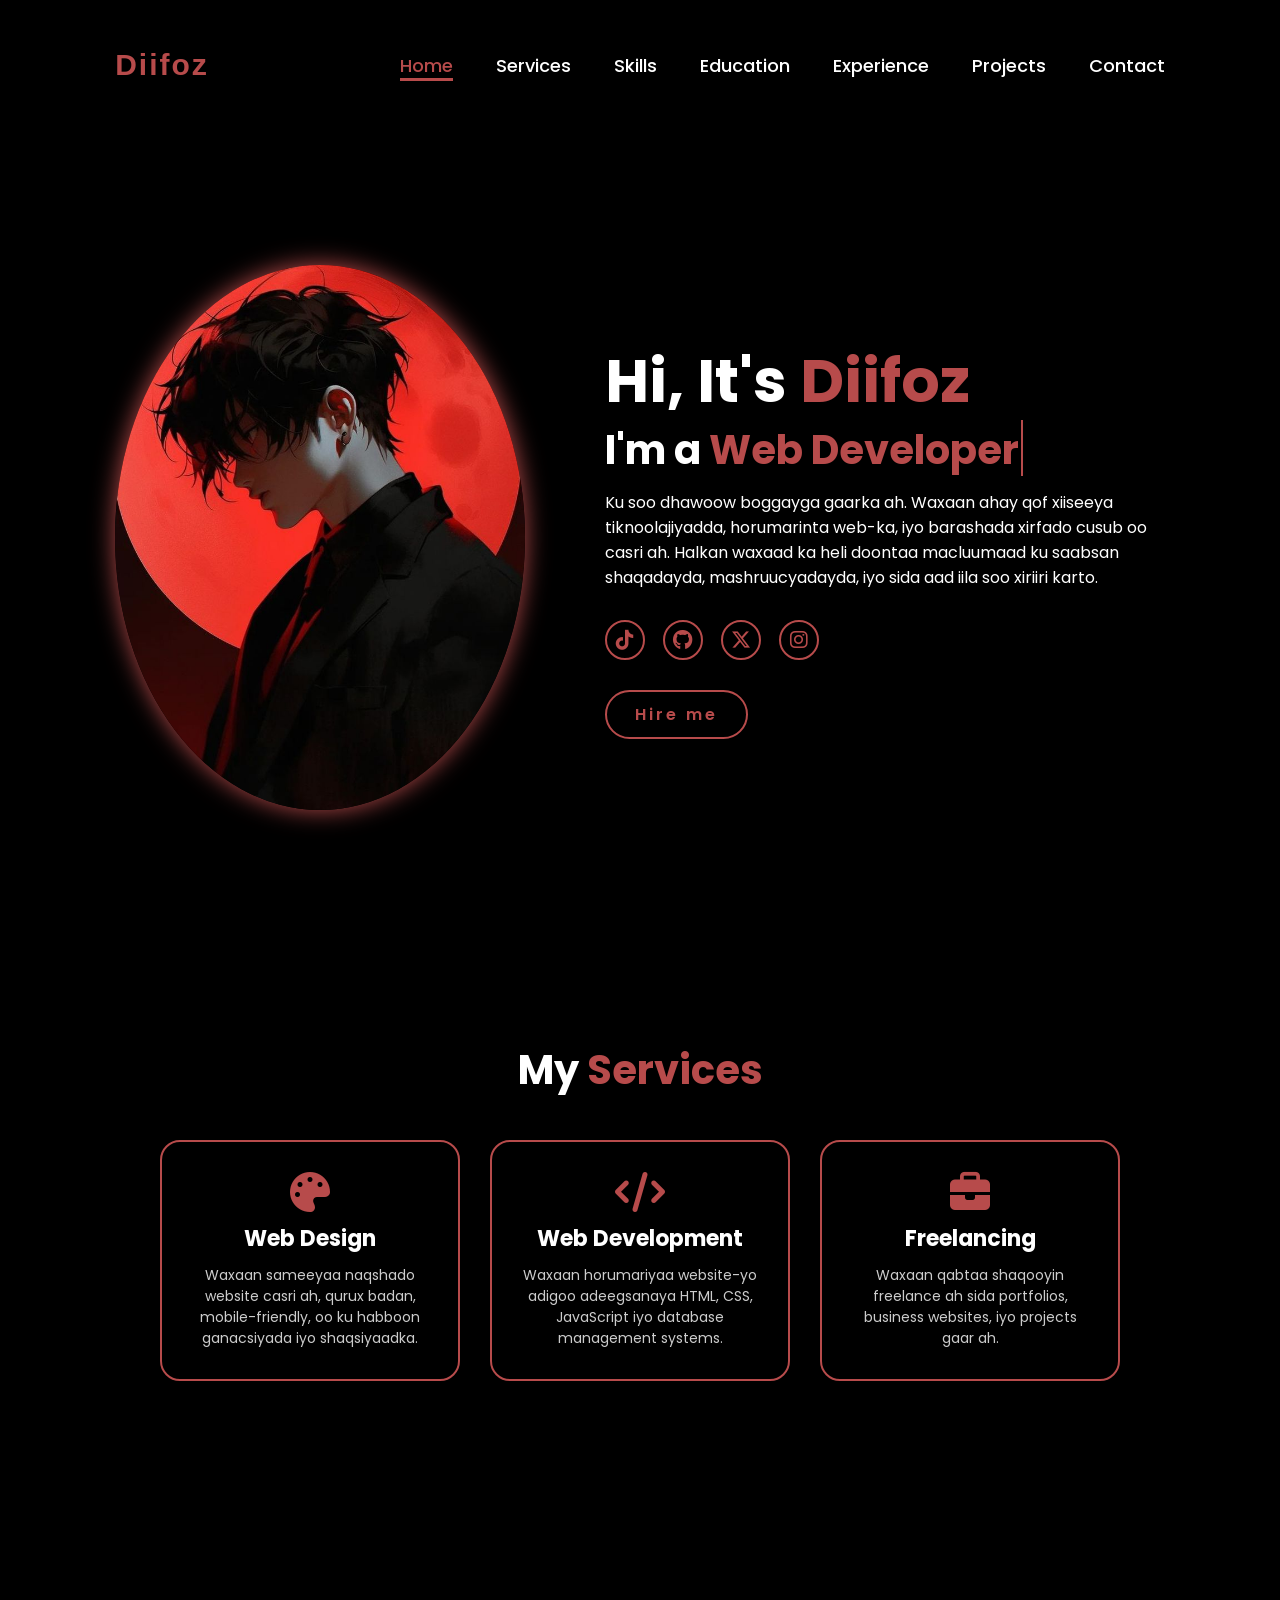
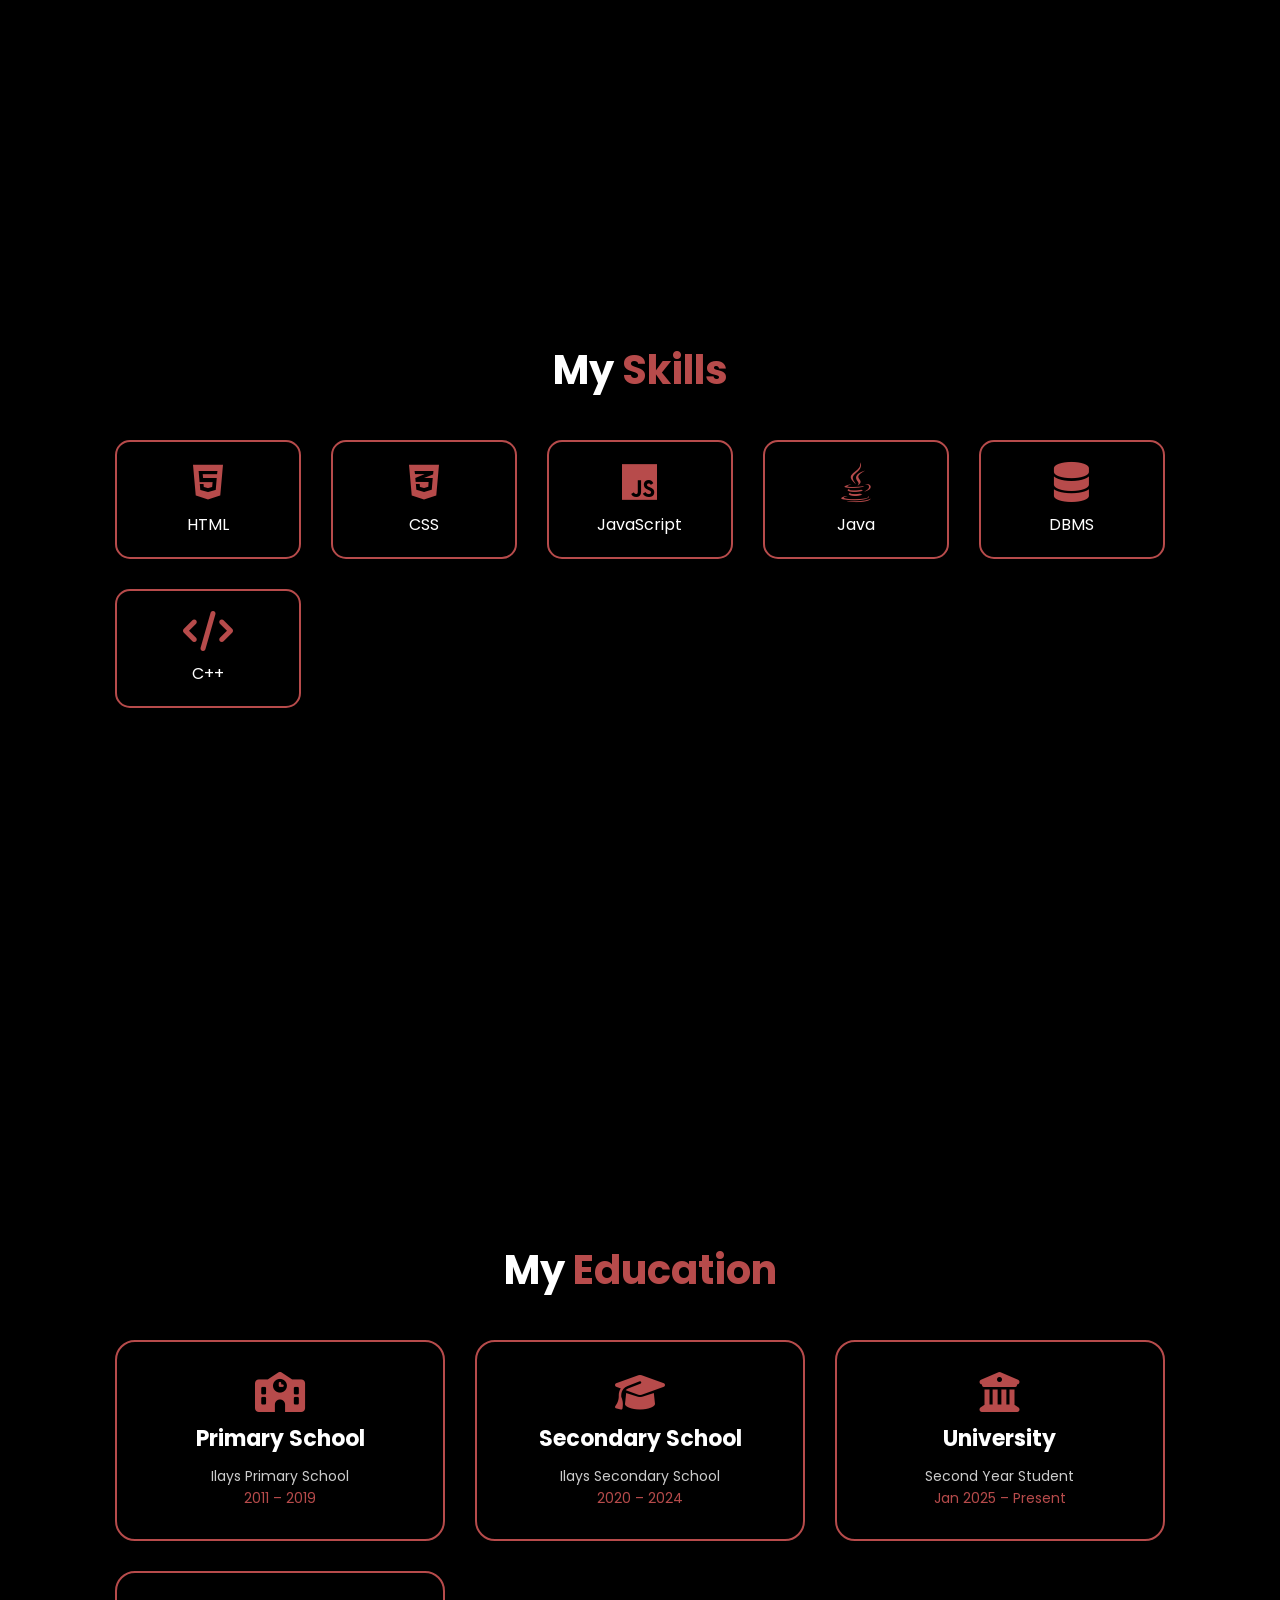
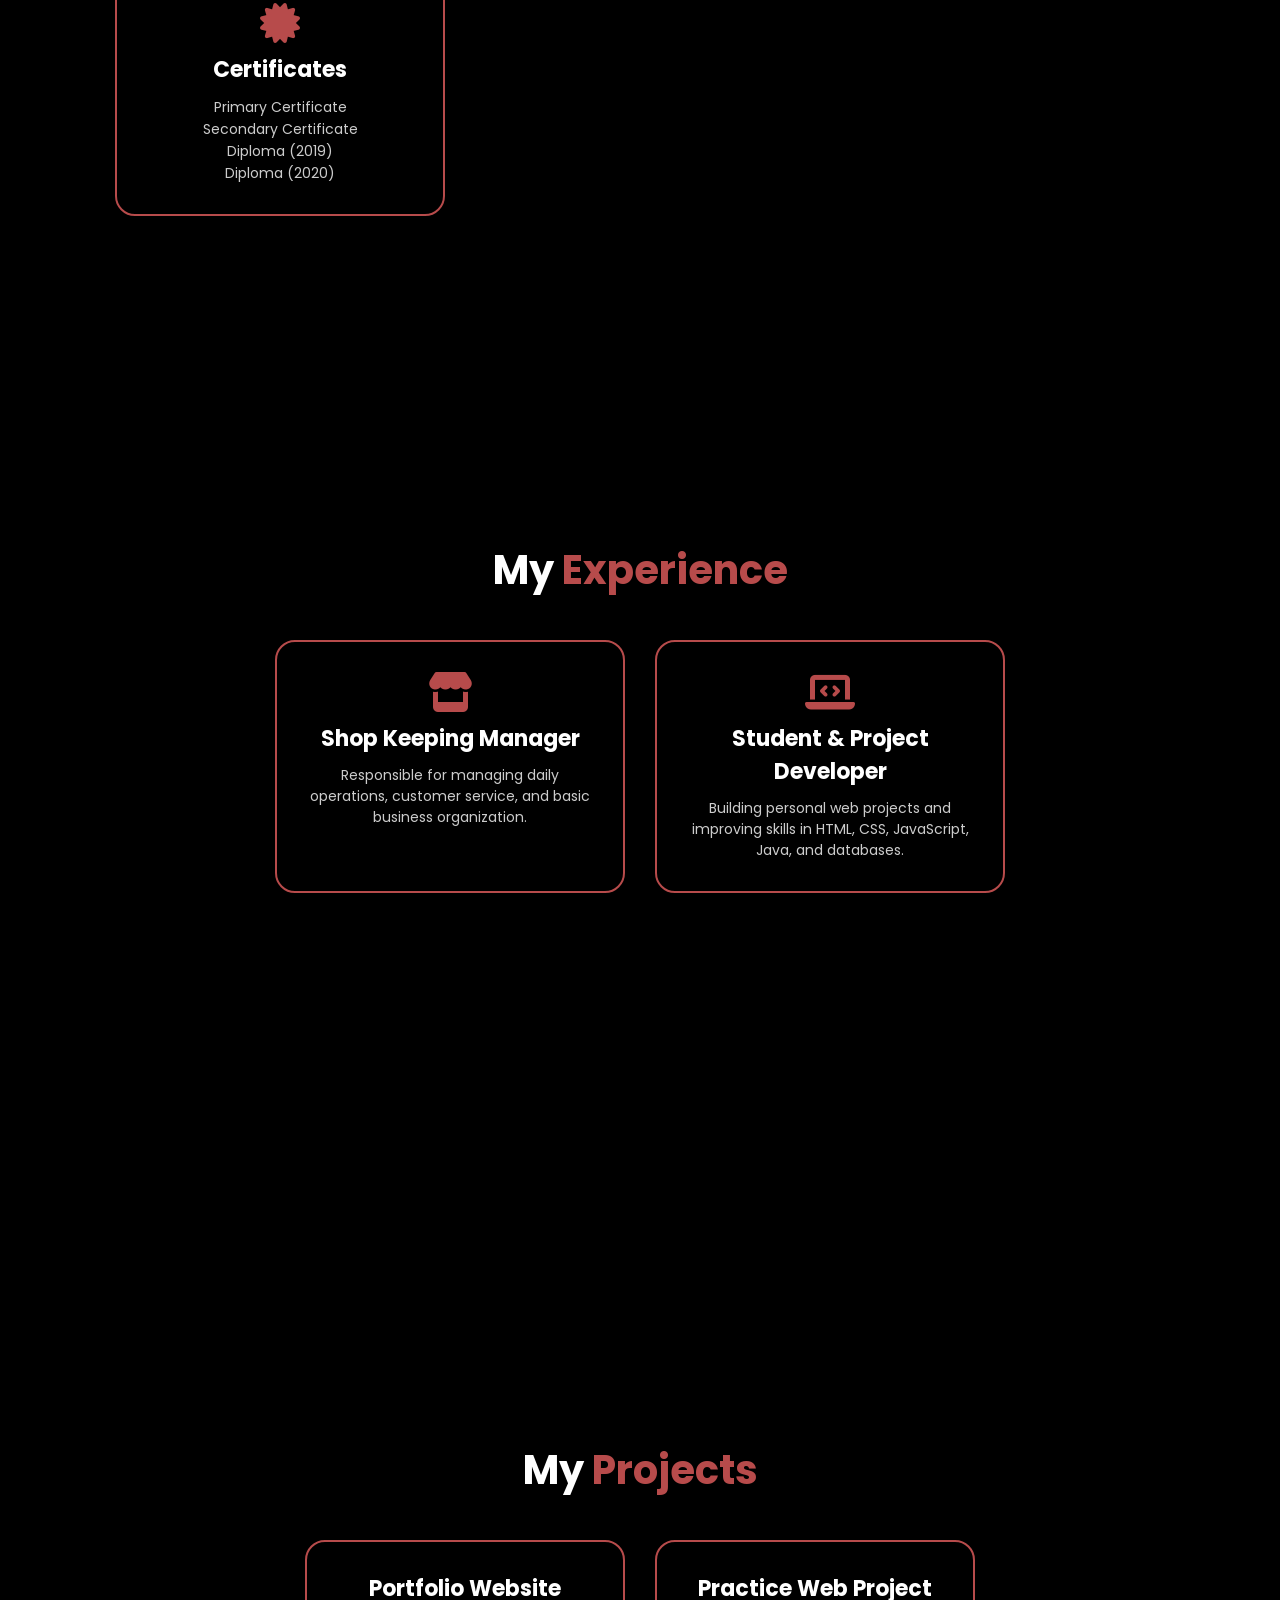
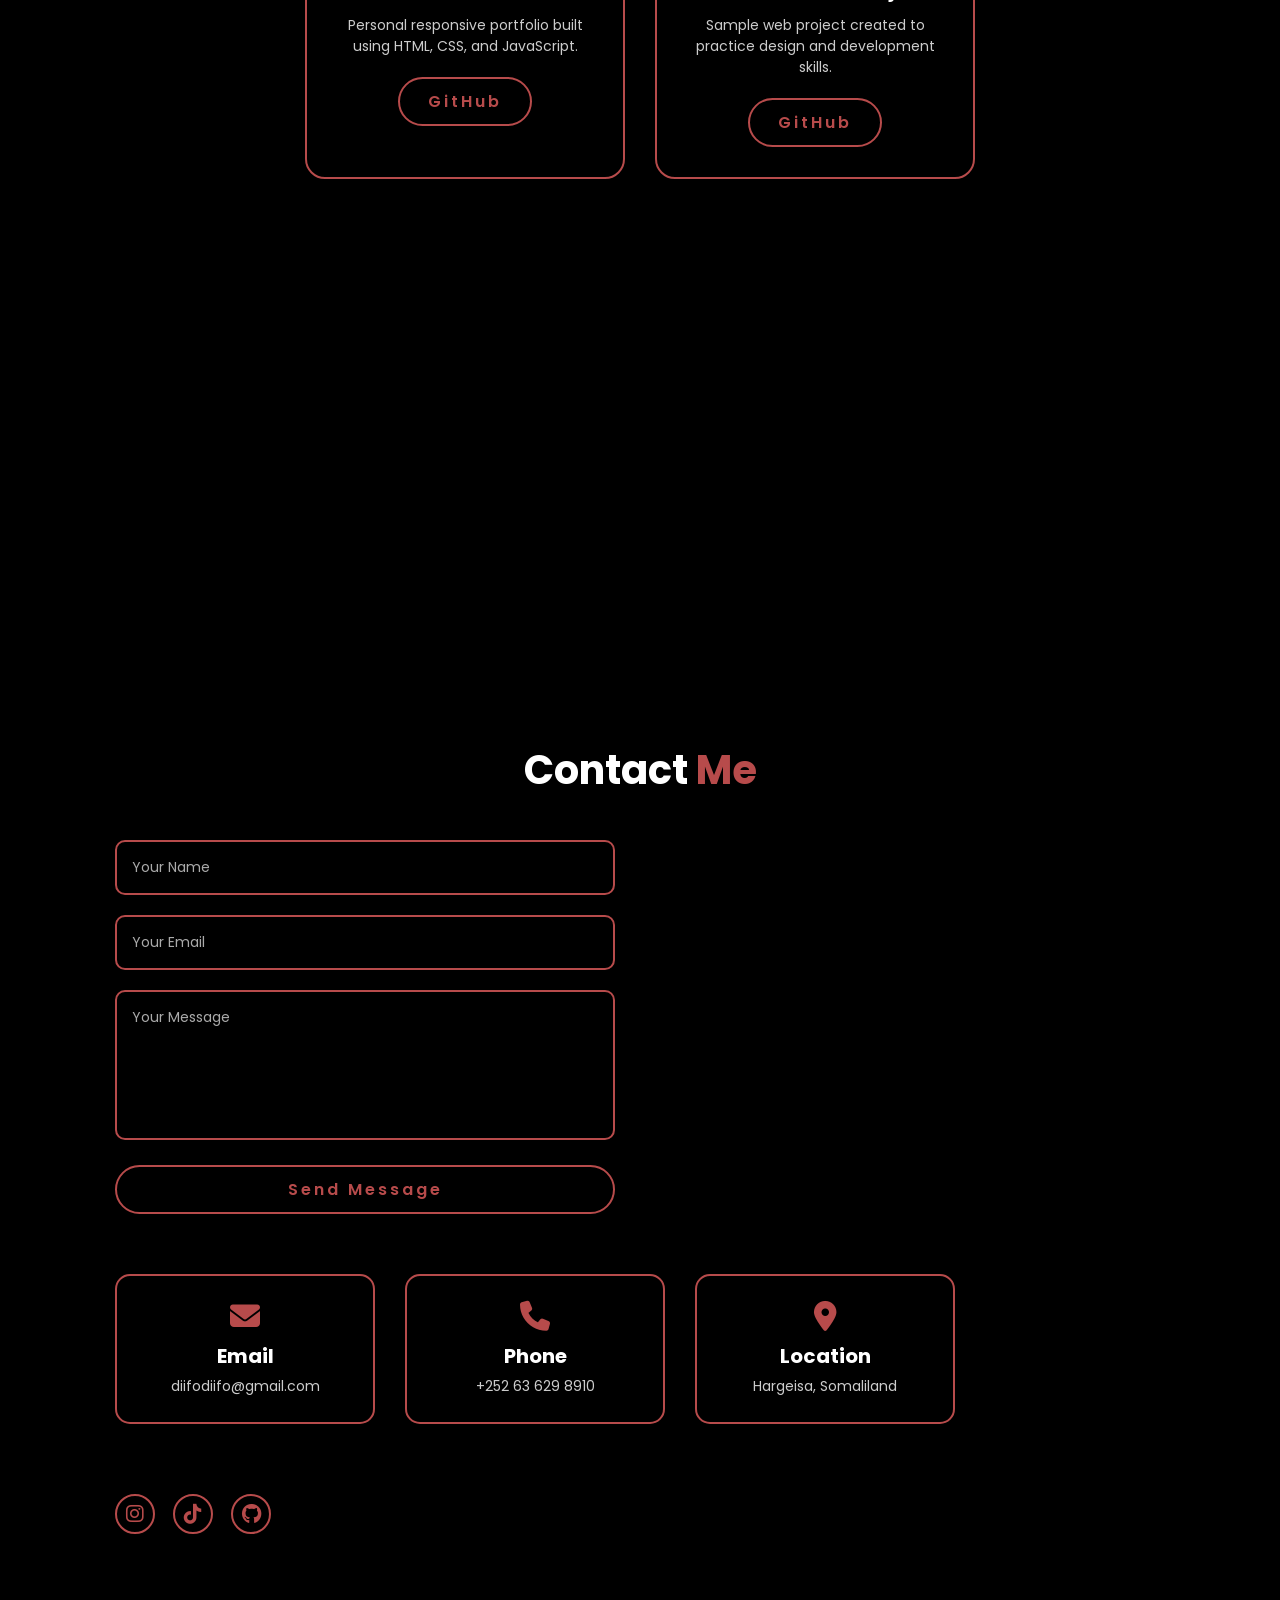
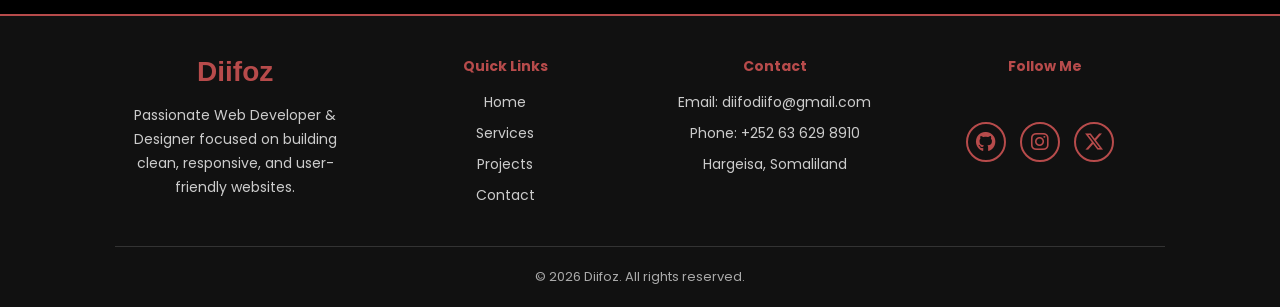
==== index.html @ 8076dd83 "Add files via upload" ====
<!DOCTYPE html>
<html lang="en">
<head>
<meta charset="UTF-8">
<meta name="viewport" content="width=device-width, initial-scale=1.0">
<link rel="stylesheet" href="https://cdnjs.cloudflare.com/ajax/libs/font-awesome/6.5.2/css/all.min.css">
<link rel="stylesheet" href="style.css">
<meta name="description" content="Diifoz | Web Developer & Designer Portfolio">

<title>Portfolio Website</title>
</head>
<body>

<header>
    <a href="#" class="logo">Diifoz</a>
    <nav>
        <a href="#home">Home</a>
        <a href="#services">Services</a>
        <a href="#skills">Skills</a>
        <a href="#education">Education</a>
        <a href="#experience">Experience</a>
        <a href="#projects">Projects</a>
        <a href="#contact">Contact</a>
    </nav>
    <div class="menu-toggle">
        <i class="fa-solid fa-bars"></i>
    </div>

</header>

<section class="home" id="home">
    <div class="home-img">
        <img src="main.jpg" alt="Profile Picture">
    </div>
    <div class="home-content">
        <h1>Hi, It's <span>Diifoz</span></h1>
        <h3 class="typing-text">I'm a <span></span></h3>
        <p>Ku soo dhawoow boggayga gaarka ah. Waxaan ahay qof xiiseeya tiknoolajiyadda, horumarinta web-ka, iyo barashada xirfado cusub oo casri ah. Halkan waxaad ka heli doontaa macluumaad ku saabsan shaqadayda, mashruucyadayda, iyo sida aad iila soo xiriiri karto.</p>
        <div class="social-icons">
            <a href="https://www.tiktok.com/@abdiladiif_mohamed_1" target="_blank" rel="noopener noreferrer"><i class="fa-brands fa-tiktok"></i></a>
            <a href="https://github.com/diifodiifo-dev" target="_blank" rel="noopener noreferrer"><i class="fa-brands fa-github"></i></a>
            <a href="https://twitter.com/diifodiifo" target="_blank" rel="noopener noreferrer"><i class="fa-brands fa-x-twitter"></i></a>
            <a href="https://www.instagram.com/_diifoz.x" target="_blank" rel="noopener noreferrer"><i class="fa-brands fa-instagram"></i></a>
        </div>
        <a href="#contact" class="btn" aria-label="Hire Diifoz">Hire me</a>

       <!-- <a href="#contact" class="btn">Hire me</a>-->
    </div>
</section>

<!-- Services Section -->
<section class="services" id="services">
    <h2 class="heading">My <span>Services</span></h2>
    <div class="services-container">
        <div class="service-box">
            <i class="fa-solid fa-palette"></i>
            <h3>Web Design</h3>
            <p>Waxaan sameeyaa naqshado website casri ah, qurux badan, mobile-friendly, oo ku habboon ganacsiyada iyo shaqsiyaadka.</p>
        </div>
        <div class="service-box">
            <i class="fa-solid fa-code"></i>
            <h3>Web Development</h3>
            <p>Waxaan horumariyaa website-yo adigoo adeegsanaya HTML, CSS, JavaScript iyo database management systems.</p>
        </div>
        <div class="service-box">
            <i class="fa-solid fa-briefcase"></i>
            <h3>Freelancing</h3>
            <p>Waxaan qabtaa shaqooyin freelance ah sida portfolios, business websites, iyo projects gaar ah.</p>
        </div>
    </div>
</section>

<!-- Skills Section -->
<section class="skills" id="skills">
    <h2 class="heading">My <span>Skills</span></h2>
    <div class="skills-container">
        <div class="skill"><i class="fa-brands fa-html5"></i><p>HTML</p></div>
        <div class="skill"><i class="fa-brands fa-css3-alt"></i><p>CSS</p></div>
        <div class="skill"><i class="fa-brands fa-js"></i><p>JavaScript</p></div>
        <div class="skill"><i class="fa-brands fa-java"></i><p>Java</p></div>
        <div class="skill"><i class="fa-solid fa-database"></i><p>DBMS</p></div>
        <div class="skill"><i class="fa-solid fa-code"></i><p>C++</p></div>
    </div>
</section>

<!-- Education Section -->
<section class="education" id="education">
    <h2 class="heading">My <span>Education</span></h2>
    <div class="education-container">
        <div class="edu-card">
            <i class="fa-solid fa-school"></i>
            <h3>Primary School</h3>
            <p>Ilays Primary School <br><span>2011 – 2019</span></p>
        </div>
        <div class="edu-card">
            <i class="fa-solid fa-graduation-cap"></i>
            <h3>Secondary School</h3>
            <p>Ilays Secondary School <br><span>2020 – 2024</span></p>
        </div>
        <div class="edu-card">
            <i class="fa-solid fa-university"></i>
            <h3>University</h3>
            <p>Second Year Student <br><span>Jan 2025 – Present</span></p>
        </div>
        <div class="edu-card">
            <i class="fa-solid fa-certificate"></i>
            <h3>Certificates</h3>
            <p>Primary Certificate <br>Secondary Certificate <br>Diploma (2019) <br>Diploma (2020)</p>
        </div>
    </div>
</section>

<!-- Experience Section -->
<section class="experience" id="experience">
    <h2 class="heading">My <span>Experience</span></h2>
    <div class="experience-container">
        <div class="exp-card">
            <i class="fa-solid fa-store"></i>
            <h3>Shop Keeping Manager</h3>
            <p>Responsible for managing daily operations, customer service, and basic business organization.</p>
        </div>
        <div class="exp-card">
            <i class="fa-solid fa-laptop-code"></i>
            <h3>Student & Project Developer</h3>
            <p>Building personal web projects and improving skills in HTML, CSS, JavaScript, Java, and databases.</p>
        </div>
    </div>
</section>

<!-- Projects Section -->
<section class="projects" id="projects">
    <h2 class="heading">My <span>Projects</span></h2>
    <div class="projects-container">
        <div class="project-card">
            <h3>Portfolio Website</h3>
            <p>Personal responsive portfolio built using HTML, CSS, and JavaScript.</p>
            <a href="https://github.com/diifodiifo-dev" target="_blank" class="btn">GitHub</a>
        </div>
        <div class="project-card">
            <h3>Practice Web Project</h3>
            <p>Sample web project created to practice design and development skills.</p>
            <a href="https://github.com/diifodiifo-dev" target="_blank" class="btn">GitHub</a>
        </div>
    </div>
</section>
<!-- Contact Section -->
<section class="contact" id="contact">
    <h2 class="heading">Contact <span>Me</span></h2>

    <div class="contact-container">

        <!-- CONTACT FORM -->
        <div class="contact-form">
            <form id="contactForm">
                <div class="input-box">
                    <input type="text" id="name" placeholder="Your Name" required>
                </div>

                <div class="input-box">
                    <input type="email" id="email" placeholder="Your Email" required>
                </div>

                <div class="input-box">
                    <textarea id="message" placeholder="Your Message" required></textarea>
                </div>

                <button type="submit" class="btn">Send Message</button>
                <p class="form-status" id="formStatus"></p>
            </form>
        </div>

        <!-- CONTACT INFO -->
        <div class="contact-info">
            <div class="box">
                <i class="fa-solid fa-envelope"></i>
                <h3>Email</h3>
                <p><a href="mailto:diifodiifo@gmail.com">diifodiifo@gmail.com</a></p>
            </div>

            <div class="box">
                <i class="fa-solid fa-phone"></i>
                <h3>Phone</h3>
                <p><a href="tel:+252636298910">+252 63 629 8910</a></p>
            </div>

            <div class="box">
                <i class="fa-solid fa-location-dot"></i>
                <h3>Location</h3>
                <p>
                    <a href="https://www.google.com/maps/place/Hargeisa,+Somaliland"
                       target="_blank" rel="noopener noreferrer">
                        Hargeisa, Somaliland
                    </a>
                </p>
            </div>
        </div>

    </div>

    <!-- SOCIAL ICONS -->
    <div class="social-icons">
        <a href="https://www.instagram.com/_diifoz.x" target="_blank"><i class="fa-brands fa-instagram"></i></a>
        <a href="https://www.tiktok.com/@abdiladiif_mohamed_1" target="_blank"><i class="fa-brands fa-tiktok"></i></a>
        <a href="https://github.com/diifodiifo-dev" target="_blank"><i class="fa-brands fa-github"></i></a>
    </div>
</section>



<footer class="footer">
    <div class="footer-container">

        <div class="footer-about">
            <h3>Diifoz</h3>
            <p>
                Passionate Web Developer & Designer focused on building clean,
                responsive, and user-friendly websites.
            </p>
        </div>

        <div class="footer-links">
            <h4>Quick Links</h4>
            <ul>
                <li><a href="#home">Home</a></li>
                <li><a href="#services">Services</a></li>
                <li><a href="#projects">Projects</a></li>
                <li><a href="#contact">Contact</a></li>
            </ul>
        </div>

        <div class="footer-contact">
            <h4>Contact</h4>
            <p>Email: <a href="mailto:diifodiifo@gmail.com">diifodiifo@gmail.com</a></p>
            <p>Phone: <a href="tel:+252636298910">+252 63 629 8910</a></p>
            <p>Hargeisa, Somaliland</p>
        </div>

        <div class="footer-social">
            <h4>Follow Me</h4>
            <div class="social-icons">
                <a href="https://github.com/diifodiifo-dev" target="_blank"><i class="fa-brands fa-github"></i></a>
                <a href="https://www.instagram.com/_diifoz.x" target="_blank"><i class="fa-brands fa-instagram"></i></a>
                <a href="https://twitter.com/diifodiifo" target="_blank"><i class="fa-brands fa-x-twitter"></i></a>
            </div>
        </div>

    </div>

    <div class="footer-bottom">
        <p>© 2026 Diifoz. All rights reserved.</p>
    </div>
</footer>
<a href="#home" class="back-to-top">↑</a>
<script src="script.js"></script>
</body>
</html>
---- style.css ----
@import url('https://fonts.googleapis.com/css2?family=Poppins:wght@100;200;300;400;500;600&display=swap');
@font-face {
    font-family: 'DiifozFont';
    src: url('fonts/Lobster-Regular.ttf') format('truetype');
    font-weight: normal;
}


.logo {
    font-family: 'DiifozFont', sans-serif;
    font-size: 3rem;
    letter-spacing: 2px;
}


*{
    margin: 0;
    padding: 0;
    box-sizing: border-box;
    text-decoration: none;
    border: none;
    outline: none;
    font-family: 'Poppins', sans-serif;
}
html{
    scroll-behavior: smooth;
}

html{
    font-size: 62.5%;
}

body{
    width: 100%;
    height: 100vh;
    overflow-x: hidden;
    background-color: black;
    color: white;
}

header{
    margin-top: 20px;
    position: fixed;
    top: 0;
    left: 0;
    width: 100%;
    padding: 1rem 9%;
    background-color: transparent;
    filter: drop-shadow(10px);
    display: flex;
    justify-content: space-between;
    align-items: center;
    z-index: 100;
}

.logo{
    font-size: 3rem;
    margin-right: 30px ;
    color: #b74b4b;
    font-weight: 800;
    cursor: pointer;
    transition: 0.5s ease;
}

.logo:hover{
    transform: scale(1.1);
}

nav a{
    font-size: 1.8rem;
    color: white;
    margin-left: 4rem;
    font-weight: 500;
    transition: 0.3s ease;
    border-bottom: 3px solid transparent;
}

nav a:hover,
nav a.active{
    color: #b74b4b;
    border-bottom: 3px solid #b74b4b;
}

@media(max-width:995px){
    nav{
        position: absolute;
        display: none;
        top: 0;
        right: 0;
        width: 40%;
        border-left: 3px solid #b74b4b;
        border-bottom: 3px solid #b74b4b;
        border-bottom-left-radius: 2rem;
        padding: 1rem solid;
        background-color: #161616;
        border-top: 0.1rem solid rgba(0,0,0,0.1);
    }

    nav.active{
        display: block;
    }

    nav a{
        display: block;
        font-size: 2rem;
        margin: 3rem 0;
    }

    nav a:hover,
    nav a.active{
        padding: 1rem;
        border-radius: 0.5rem;
        border-bottom: 0.5rem solid #b74b4b;
    }
}

section{
    min-height: 100vh;
    padding: 5rem 9% 5rem;
}

.home{
    display: flex;
    justify-content: center;
    align-items: center;
    gap: 8rem;
    background-color: black;
}

.home .home-content h1{
    font-size: 6rem;
    font-weight: 700;
    line-height: 1.3;
}

span{
    color: #b74b4b;
}

.home-content h3{
    font-size: 4rem;
    margin-bottom: 1rem;
    font-weight: 700;
}

.home-content p{
    font-size: 1.6rem;
}

.home-img{
    border-radius: 50%;
}

.home-img img{
    position: relative;
    width: 32vw;
    border-radius: 50%;
    box-shadow: 0 0 25px #b74b4b;

    cursor: pointer;
    transition: 0.2s linear;
}

.home-img img:hover {
    transform: scale(1.05);
}


.social-icons a{
    display: inline-flex;
    justify-content: center;
    align-items: center;
    width: 4rem;
    height: 4rem;
    background-color: transparent;
    border: 0.2rem solid #b74b4b;
    font-size: 2rem;
    border-radius: 50%;
    margin: 3rem 1.5rem 3rem 0;
    transition: 0.3s ease;
    color: #b74b4b;
}

.social-icons a:hover{
    color: black;
    transform: scale(1.3) translateY(-5px);
    background-color: #b74b4b;
    box-shadow: 0  0 25px #b74b4b;
}

.btn{
    display: inline-block;
    padding: 1rem 2.8rem;
    background-color: black;
    border-radius: 4rem;
    font-size: 1.6rem;
    color: #b74b4b;
    letter-spacing: 0.3rem;
    font-weight: 600;
    border: 2px solid #b74b4b;
    transition: 0.3s ease;
    cursor: pointer;
}

.btn:hover{
    transform: scale3d(1.03);
    background-color: #b74b4b;
    color: black;
    box-shadow: 0 0 25px #b74b4b;
}

.typing-text{
    font-size: 34px;
    font-weight: 600;
    min-width: 280px;
}

.typing-text span{
    position: relative;
}



.typing-text span::after{
    content: "";
    position: absolute;
    right: -4px;
    width: 2px;              /* ✅ thin cursor */
    height: 100%;
    background-color: #b74b4b;
    animation: blink 0.7s infinite;
}

@keyframes blink {
    0%, 50% { opacity: 1; }
    51%, 100% { opacity: 0; }
}



@keyframes cursor{
    to{
        border-left: 3px solid #b74b4b;
    }
}

@keyframes words{
    0%, 20%{
        content: "Web Developer";
    }
    21%, 40%{
        content: "Developer";
    }
    41%, 60%{
        content: "Web Designer";
    }
    61%, 80%{
        content: "Software engineer";
    }
   
}

@media (max-width: 1000px){
    .home{
        gap: 4rem;
    }
}

@media(max-width:995px){
    .home{
        flex-direction: column;
        margin: 5rem 4rem;
    }

    .home .home-content h3{
        font-size: 2.5rem;
    }

    .home-content h1{
        font-size: 5rem;
    }

    .home-img img{
        width: 70vw;
        margin-top: 4rem;
    }
}

/* CONTACT SECTION */
.contact{
    background-color: black;
    padding: 5rem 9%;
}

.heading{
    text-align: center;
    font-size: 4rem;
    margin-bottom: 4rem;
}

.heading span{
    color: #b74b4b;
}

.contact-container{
    display: flex;
    flex-direction: column;
    align-items: center;
}

.contact-info{
    display: flex;
    gap: 3rem;
    flex-wrap: wrap;
    justify-content: center;
    margin-bottom: 4rem;
}

.contact-info .box{
    width: 260px;
    text-align: center;
    padding: 2.5rem;
    border: 2px solid #b74b4b;
    border-radius: 1.5rem;
    transition: 0.3s ease;
}

.contact-info .box i{
    font-size: 3rem;
    color: #b74b4b;
    margin-bottom: 1rem;
}

.contact-info .box h3{
    font-size: 2rem;
    margin-bottom: 0.5rem;
}

.contact-info .box p{
    font-size: 1.4rem;
    color: #ccc;
}

.contact-info .box:hover{
    background-color: #b74b4b;
    color: black;
    transform: translateY(-5px);
}

.contact-info .box:hover i,
.contact-info .box:hover p{
    color: black;
}

/* SERVICES */
.services{
    background: black;
}

.services-container{
    display: flex;
    gap: 3rem;
    flex-wrap: wrap;
    justify-content: center;
}

.service-box{
    width: 300px;
    padding: 3rem;
    text-align: center;
    border: 2px solid #b74b4b;
    border-radius: 2rem;
    transition: 0.3s ease;
}

.service-box i{
    font-size: 4rem;
    color: #b74b4b;
    margin-bottom: 1rem;
}

.service-box h3{
    font-size: 2.2rem;
    margin-bottom: 1rem;
}

.service-box p{
    font-size: 1.4rem;
    color: #ccc;
}

.service-box:hover{
    background: #b74b4b;
    color: black;
    transform: translateY(-10px);
}

.service-box:hover i,
.service-box:hover p{
    color: black;
}
/* SKILLS */
.skills-container{
    display: grid;
    grid-template-columns: repeat(auto-fit, minmax(150px,1fr));
    gap: 3rem;
    text-align: center;
}

.skill{
    padding: 2rem;
    border: 2px solid #b74b4b;
    border-radius: 1.5rem;
    transition: 0.3s;
}

.skill i{
    font-size: 4rem;
    color: #b74b4b;
}

.skill p{
    margin-top: 1rem;
    font-size: 1.6rem;
}

.skill:hover{
    background: #b74b4b;
    color: black;
}

/* EDUCATION */
.education{
    background: black;
}

.education-container{
    display: grid;
    grid-template-columns: repeat(auto-fit, minmax(250px,1fr));
    gap: 3rem;
    margin-top: 3rem;
}

.edu-card{
    padding: 3rem;
    border: 2px solid #b74b4b;
    border-radius: 2rem;
    text-align: center;
    transition: 0.3s ease;
}

.edu-card i{
    font-size: 4rem;
    color: #b74b4b;
    margin-bottom: 1rem;
}

.edu-card h3{
    font-size: 2.2rem;
    margin-bottom: 1rem;
}

.edu-card p{
    font-size: 1.4rem;
    color: #ccc;
    line-height: 2.2rem;
}

.edu-card span{
    color: #b74b4b;
}

.edu-card:hover{
    background: #b74b4b;
    color: black;
    transform: translateY(-10px);
}

.edu-card:hover i,
.edu-card:hover p,
.edu-card:hover span{
    color: black;
}

/* EXPERIENCE */
.experience-container{
    display: flex;
    gap: 3rem;
    justify-content: center;
    flex-wrap: wrap;
    margin-top: 3rem;
}

.exp-card{
    width: 350px;
    padding: 3rem;
    text-align: center;
    border: 2px solid #b74b4b;
    border-radius: 2rem;
    transition: 0.3s ease;
}

.exp-card i{
    font-size: 4rem;
    color: #b74b4b;
    margin-bottom: 1rem;
}

.exp-card h3{
    font-size: 2.2rem;
    margin-bottom: 1rem;
}

.exp-card p{
    font-size: 1.4rem;
    color: #ccc;
}

.exp-card:hover{
    background: #b74b4b;
    color: black;
    transform: translateY(-10px);
}

.exp-card:hover i,
.exp-card:hover p{
    color: black;
}

/* PROJECTS */
.projects-container{
    display: flex;
    gap: 3rem;
    justify-content: center;
    flex-wrap: wrap;
    margin-top: 3rem;
}

.project-card{
    width: 320px;
    padding: 3rem;
    text-align: center;
    border: 2px solid #b74b4b;
    border-radius: 2rem;
    transition: 0.3s ease;
}

.project-card h3{
    font-size: 2.2rem;
    margin-bottom: 1rem;
}

.project-card p{
    font-size: 1.4rem;
    color: #ccc;
    margin-bottom: 2rem;
}

.project-card:hover{
    background: #b74b4b;
    color: black;
    transform: translateY(-10px);
}

.project-card:hover p{
    color: black;
}

footer{
    background-color: #111;
    color: #ccc;
    text-align: center;
    padding: 2rem;
    font-size: 1.4rem;
    border-top: 2px solid #b74b4b;
}

footer p{
    margin: 0;
}


@media(max-width:995px){
    nav{
        position: absolute;
        top: 0;
        right: 0;
        width: 60%; /* make it a bit wider */
        height: 100vh;
        background-color: #161616;
        display: flex;
        flex-direction: column;
        align-items: center;
        justify-content: center;
        transform: translateX(100%);
        transition: transform 0.3s ease;
    }

    nav.active{
        transform: translateX(0);
    }

    nav a{
        display: block;
        font-size: 2rem;
        margin: 2rem 0;
    }
}

header {
    background-color: transparent;
    transition: background-color 0.3s ease;
}

header.scrolled {
    background-color: rgba(0, 0, 0, 0.9);
    backdrop-filter: blur(10px);
}
header{
    height: 90px;
    transition: all 0.3s ease;
}

header.scrolled{
    height: 70px;
    padding: 0.5rem 9%;
}
body{
    padding-top: 90px;
}

section{
    scroll-margin-top: 100px;
}

/* CONTACT LINKS COLOR FIX */
.contact-info .box a{
    color: #ccc;           /* same as your text */
    text-decoration: none; /* remove underline */
    transition: 0.3s ease;
}

.contact-info .box a:hover{
    color: black;          /* when card is hovered */
}

section{
  opacity: 0;
  transform: translateY(40px);
  transition: all 0.8s ease;
}

section.show{
  opacity: 1;
  transform: translateY(0);
}
.menu-toggle {
    display: none;
    font-size: 2.8rem;
    color: #b74b4b;
    cursor: pointer;
}

@media (max-width: 995px) {
    .menu-toggle {
        display: block;
    }
}

/* PROFESSIONAL FOOTER */
.footer {
    background-color: #111;
    border-top: 2px solid #b74b4b;
    padding: 4rem 9% 2rem;
}

.footer-container {
    display: grid;
    grid-template-columns: repeat(auto-fit, minmax(220px, 1fr));
    gap: 3rem;
    margin-bottom: 3rem;
}

.footer h3,
.footer h4 {
    color: #b74b4b;
    margin-bottom: 1.5rem;
}

.footer-about h3 {
    font-family: 'DiifozFont', sans-serif;
    font-size: 2.8rem;
}

.footer-about p {
    font-size: 1.4rem;
    color: #ccc;
    line-height: 2.4rem;
}

.footer-links ul {
    list-style: none;
}

.footer-links ul li {
    margin-bottom: 1rem;
}

.footer-links ul li a {
    color: #ccc;
    font-size: 1.4rem;
    transition: 0.3s ease;
}

.footer-links ul li a:hover {
    color: #b74b4b;
    padding-left: 5px;
}

.footer-contact p {
    font-size: 1.4rem;
    color: #ccc;
    margin-bottom: 1rem;
}

.footer-contact a {
    color: #ccc;
}

.footer-social .social-icons a {
    margin-right: 1rem;
}

.footer-bottom {
    text-align: center;
    border-top: 1px solid #333;
    padding-top: 2rem;
    font-size: 1.3rem;
    color: #aaa;
}
/* BACK TO TOP BUTTON */
.back-to-top {
    position: fixed;
    bottom: 30px;
    right: 30px;
    width: 45px;
    height: 45px;
    background-color: #b74b4b;
    color: black;
    font-size: 2.2rem;
    font-weight: bold;
    border-radius: 50%;
    display: flex;
    align-items: center;
    justify-content: center;
    text-decoration: none;
    box-shadow: 0 0 15px #b74b4b;
    opacity: 0;
    pointer-events: none;
    transition: 0.3s ease;
    z-index: 1000;
}
.back-to-top.show {
    opacity: 1;
    pointer-events: auto;
}
/* BACK TO TOP ANIMATION */
@keyframes bounceIn {
    0% {
        transform: translateY(20px) scale(0.8);
        opacity: 0;
    }
    60% {
        transform: translateY(-5px) scale(1.05);
        opacity: 1;
    }
    100% {
        transform: translateY(0) scale(1);
    }
}

.back-to-top.show {
    animation: bounceIn 0.6s ease;
}

header {
    display: flex;
    justify-content: space-between;
    align-items: center;
}

.theme-toggle {
    margin-left: 1.5rem;
}


/* CONTACT FORM */
.contact-form {
    width: 100%;
    max-width: 500px;
}

.contact-form form {
    display: flex;
    flex-direction: column;
    gap: 2rem;
}

.input-box input,
.input-box textarea {
    width: 100%;
    padding: 1.5rem;
    font-size: 1.4rem;
    border-radius: 1rem;
    background: transparent;
    border: 2px solid #b74b4b;
    color: white;
}

.input-box textarea {
    resize: none;
    height: 150px;
}

.input-box input::placeholder,
.input-box textarea::placeholder {
    color: #aaa;
}

.form-status {
    font-size: 1.4rem;
    text-align: center;
}

/* LIGHT THEME FIX */
body.light-theme .input-box input,
body.light-theme .input-box textarea {
    color: #111;
    background: #fff;
}
.contact-container {
    display: flex;
    gap: 4rem;
    justify-content: center;
    align-items: flex-start;
    flex-wrap: wrap;
}
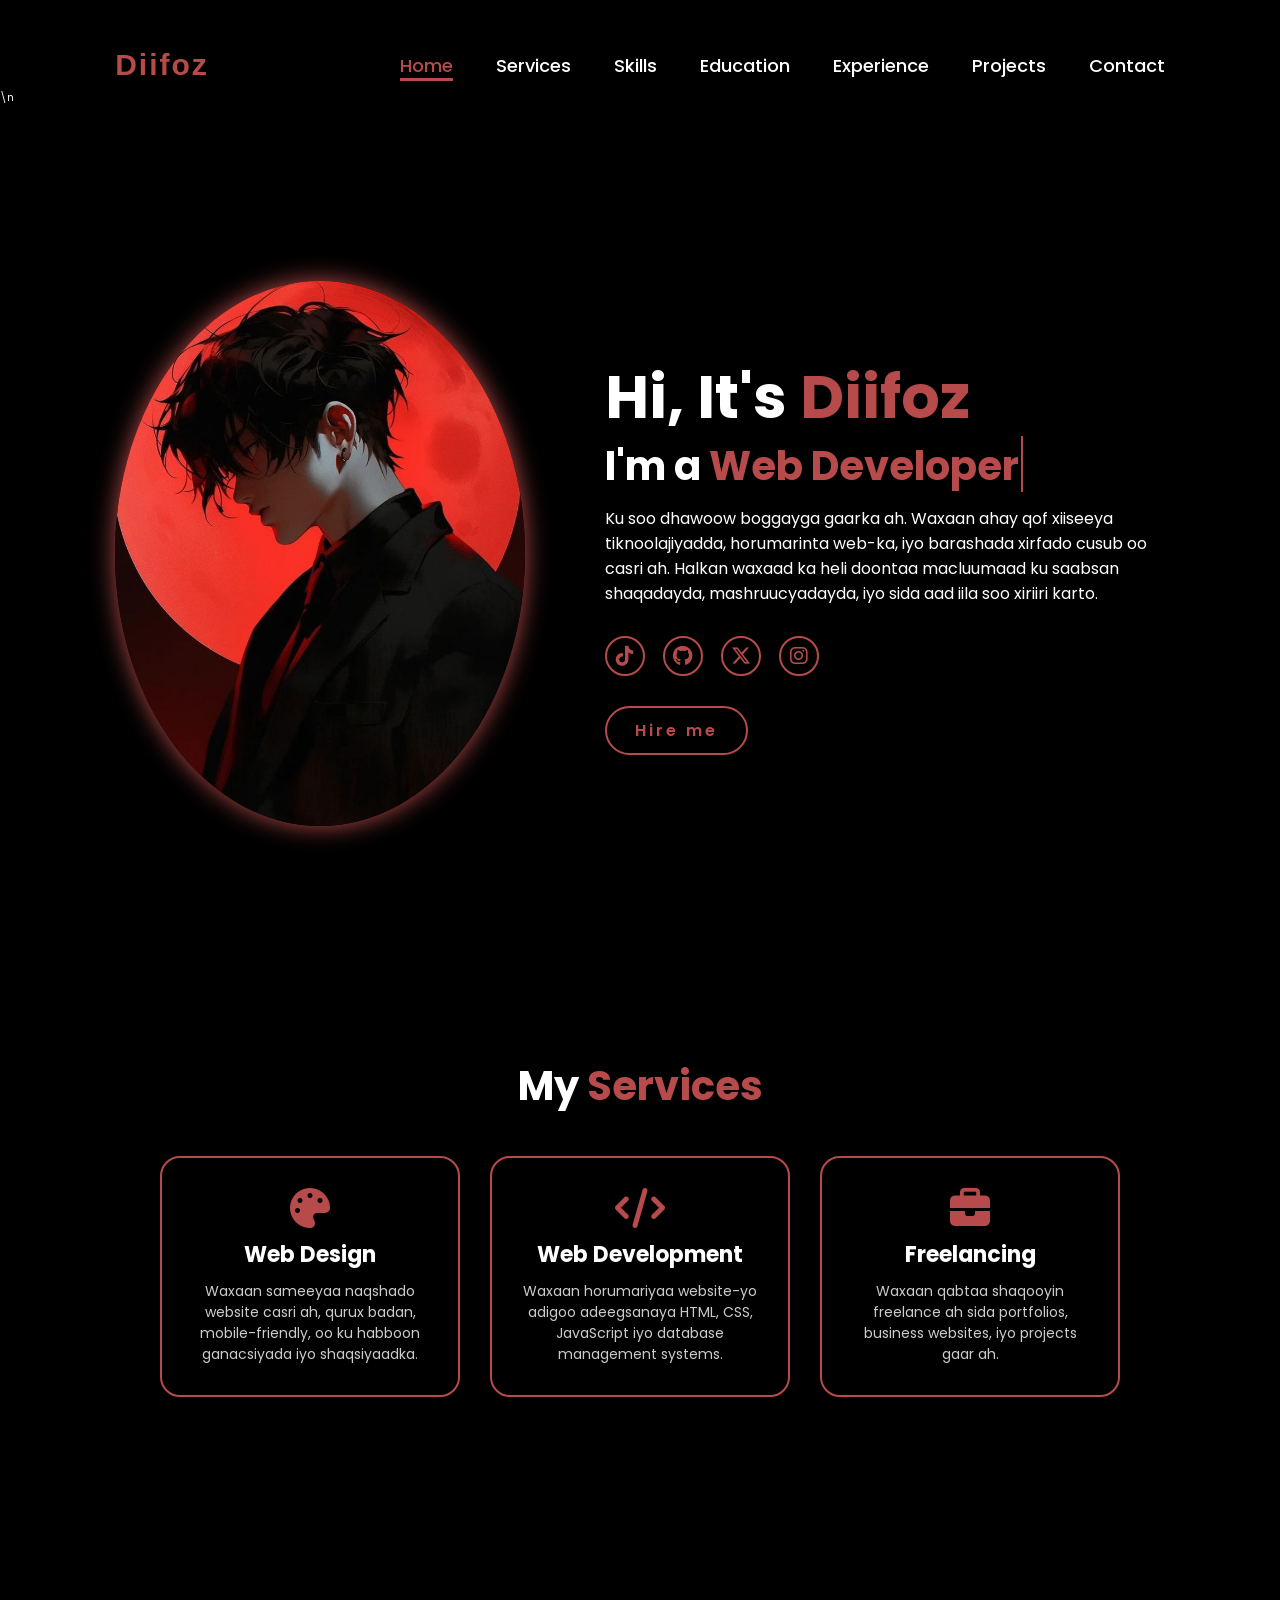
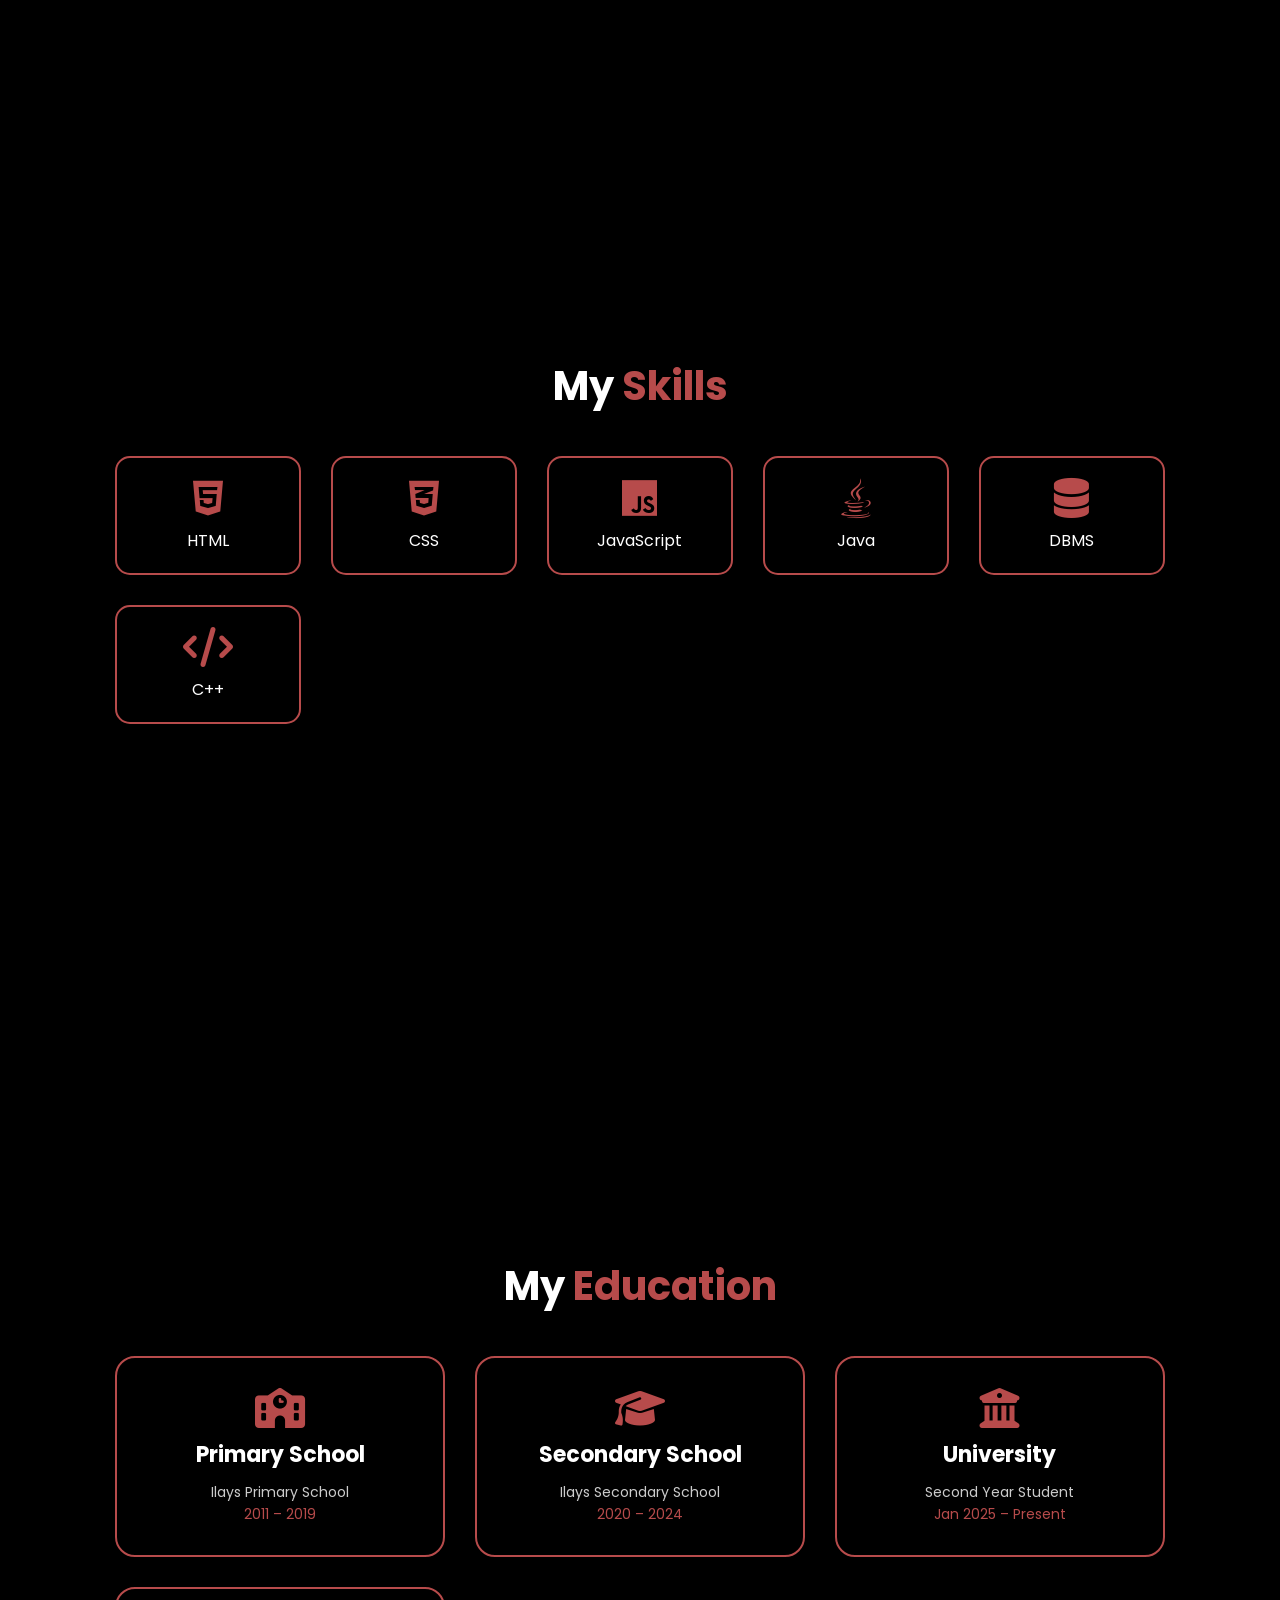
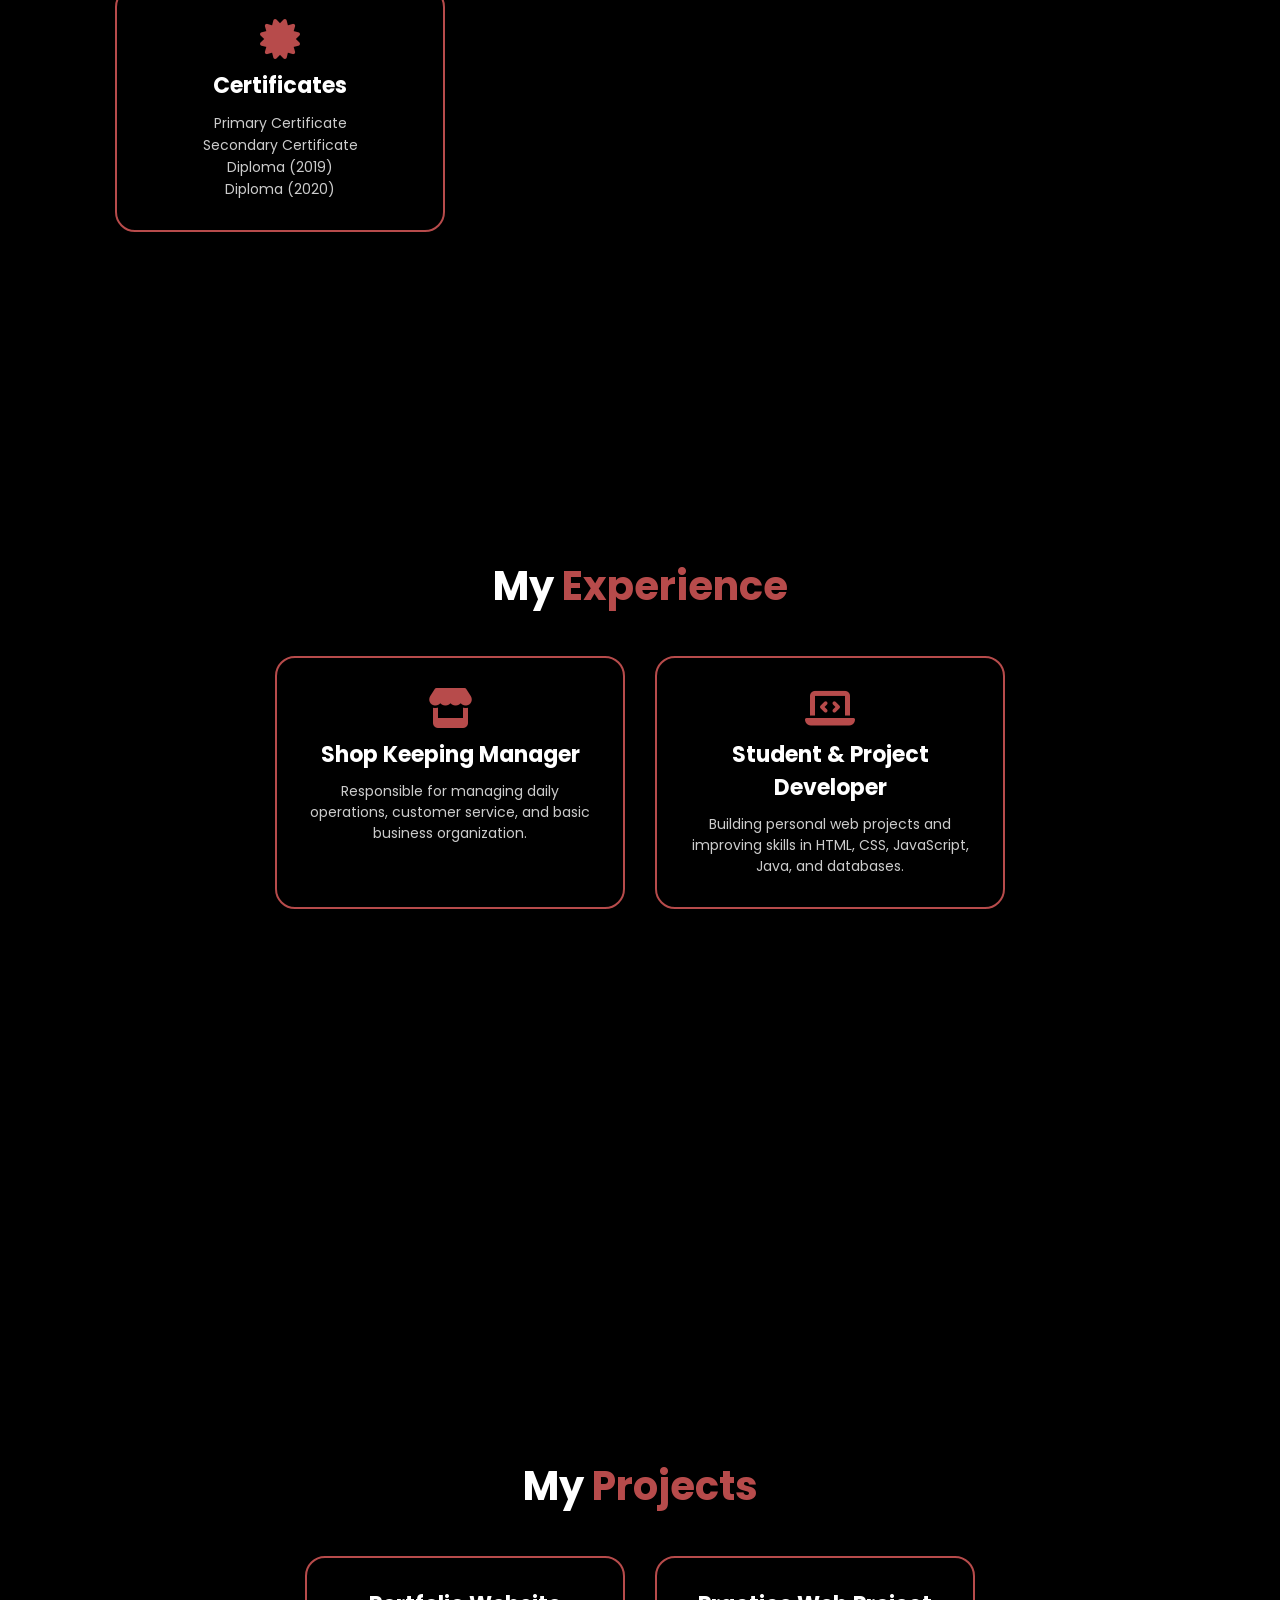
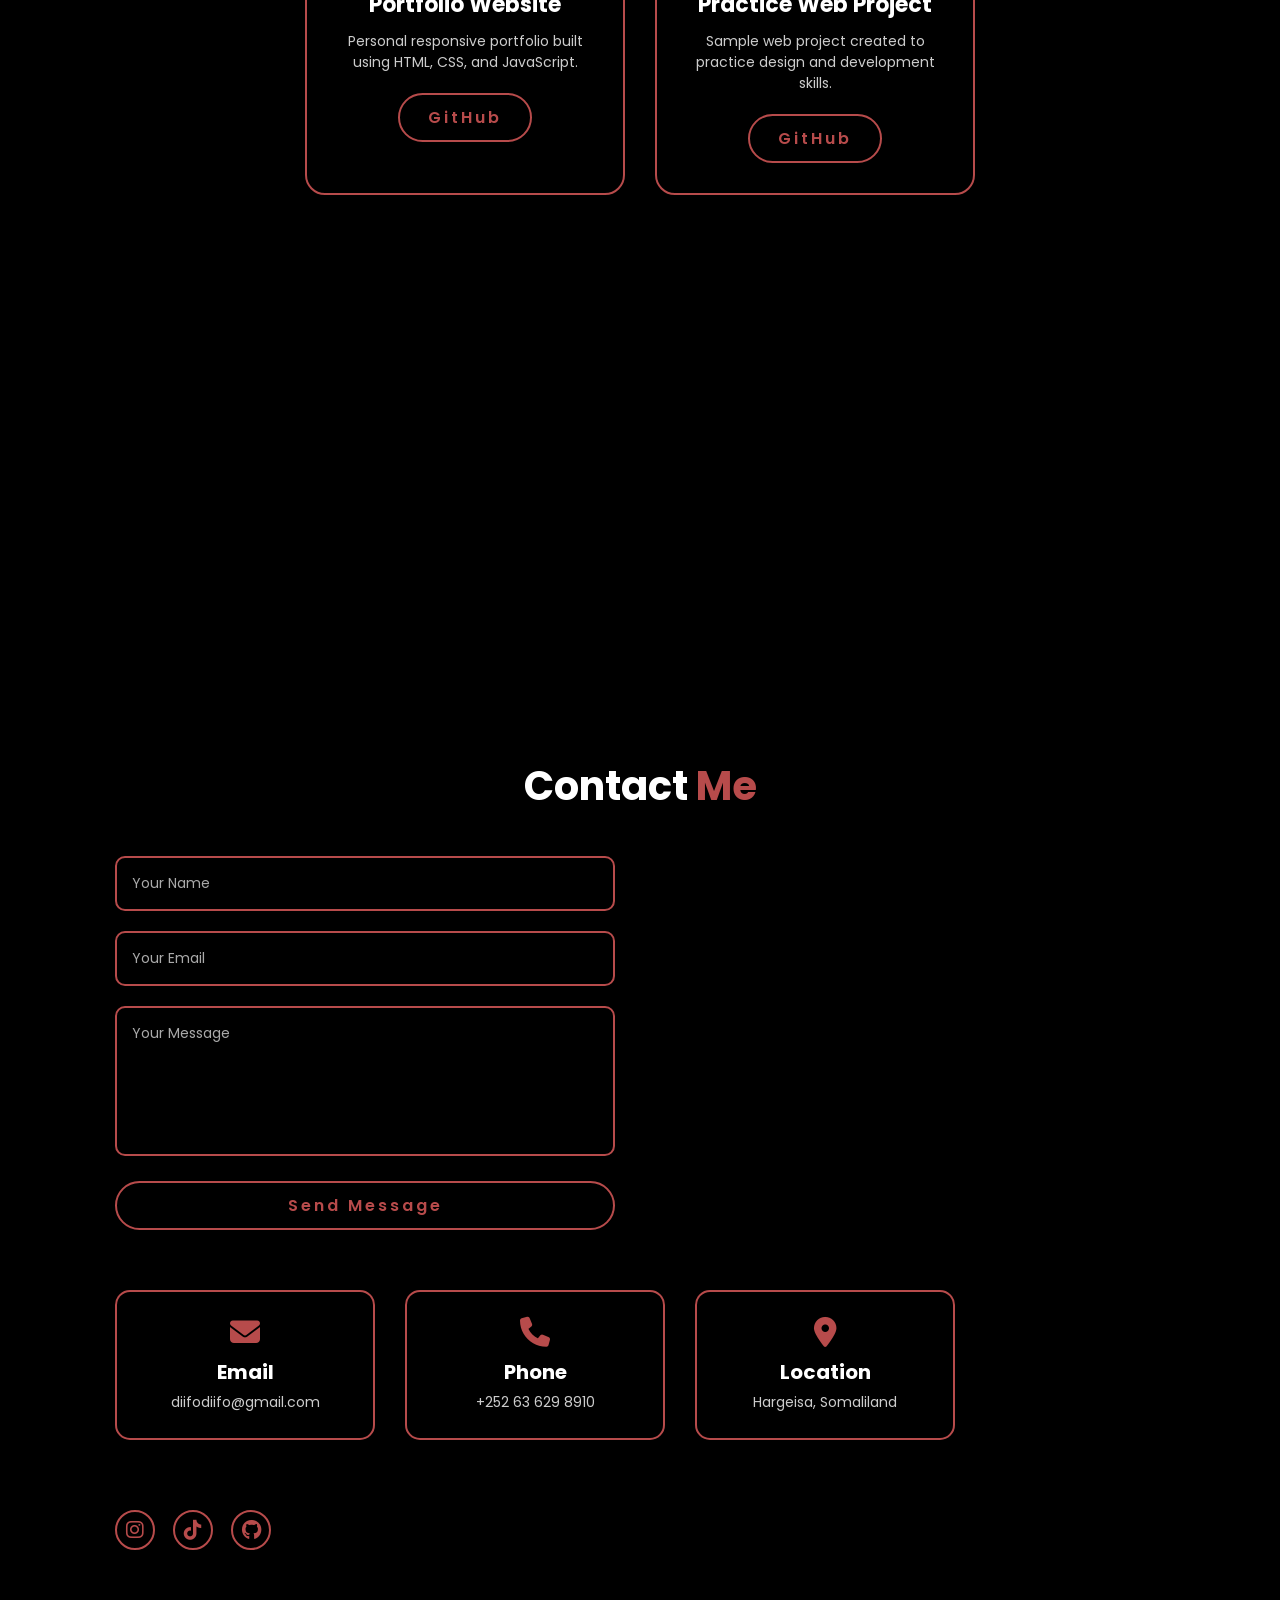
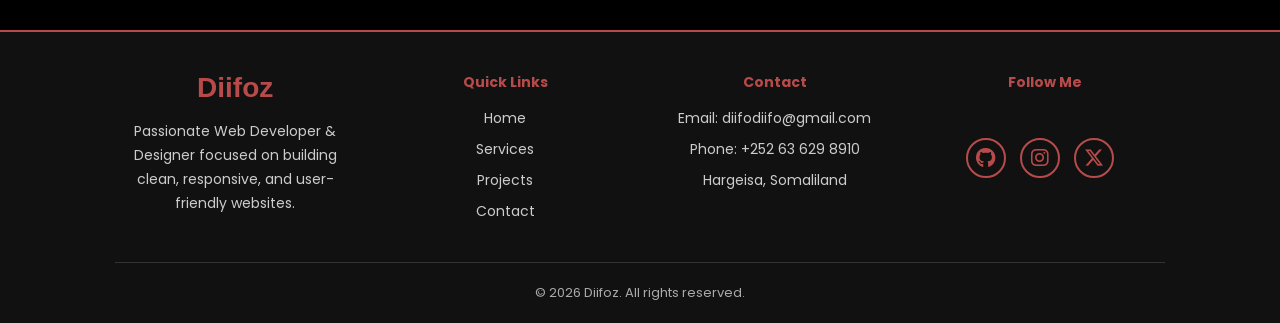
==== commit 51755d34: "Connect portfolio pages to Supabase config" ====
--- a/index.html
+++ b/index.html
@@ -8,7 +8,7 @@
 <meta name="description" content="Diifoz | Web Developer & Designer Portfolio">
 
 <title>Portfolio Website</title>
-</head>
+  <script src="supabase-config.js"></script>\n</head>
 <body>
 
 <header>
